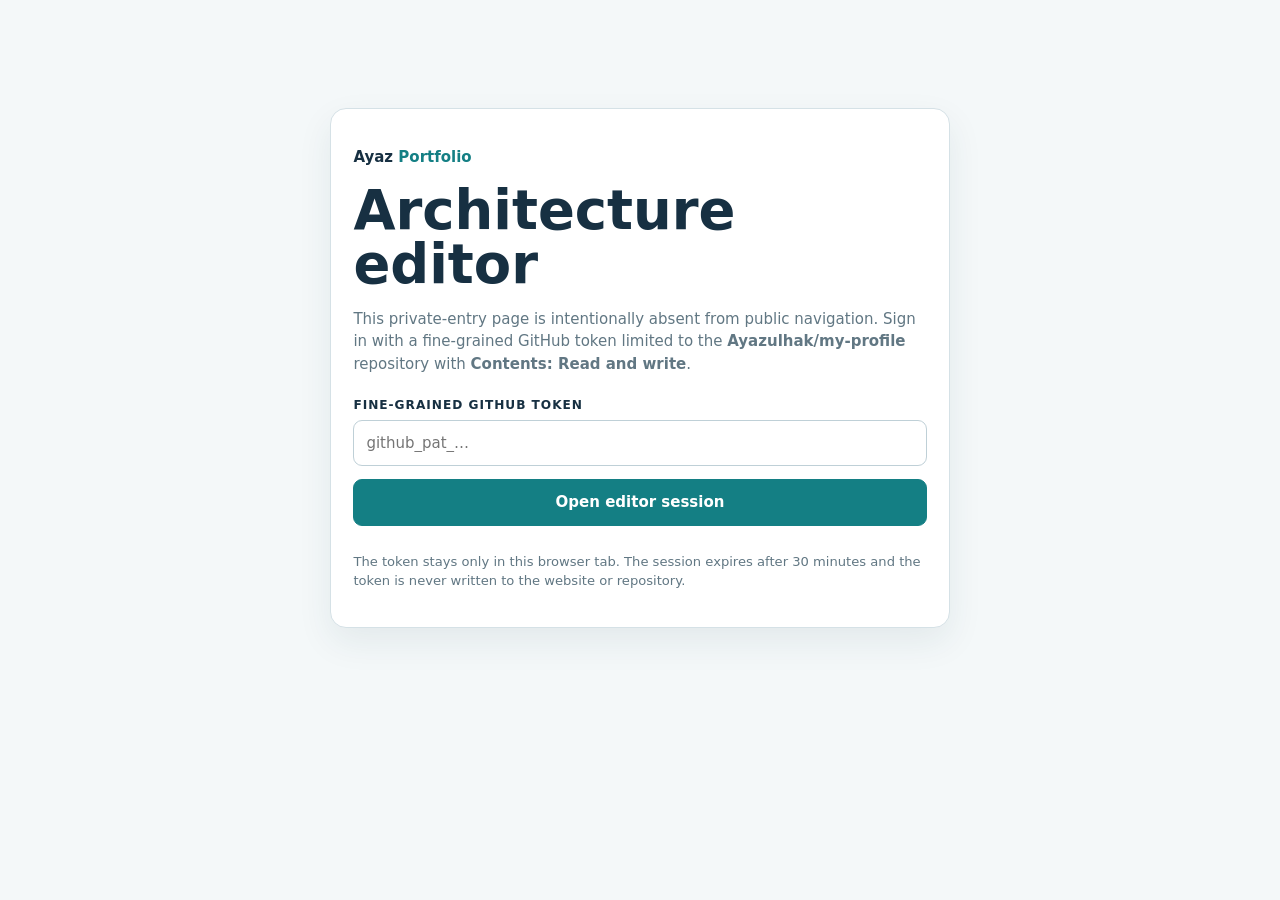
==== admin/index.html @ a0179ff6 "Add private-entry architecture editor Add an unlinked, noindex editor with a 30-minute token-backed " ====
<!doctype html>
<html lang="en">
<head>
  <meta charset="utf-8">
  <meta name="viewport" content="width=device-width,initial-scale=1">
  <meta name="robots" content="noindex,nofollow,noarchive">
  <title>Architecture Editor</title>
  <style>
    :root{--ink:#173042;--muted:#617783;--line:#d5e1e6;--paper:#fff;--bg:#f4f8f9;--accent:#147f84}*{box-sizing:border-box}body{margin:0;background:var(--bg);color:var(--ink);font:15px/1.5 Inter,system-ui,-apple-system,"Segoe UI",sans-serif}button,input,select,textarea{font:inherit}.shell{width:min(1180px,calc(100% - 30px));margin:2rem auto}.panel{background:#fff;border:1px solid var(--line);border-radius:16px;box-shadow:0 14px 35px rgba(28,62,76,.08);padding:1.4rem}.brand{font-weight:900}.brand b{color:var(--accent)}h1{margin:.25rem 0;font-size:clamp(2rem,5vw,3.4rem);line-height:1}.muted,.status{color:var(--muted)}.login{max-width:620px;margin:12vh auto}.login-form{display:grid;gap:.8rem;margin-top:1.3rem}.field{display:grid;gap:.35rem}.field label{font-size:.76rem;font-weight:900;letter-spacing:.08em;text-transform:uppercase}.field input,.field select,.field textarea{width:100%;border:1px solid #bfd0d7;border-radius:9px;background:#fff;padding:.68rem .75rem;color:var(--ink)}.field textarea{min-height:160px;font-family:ui-monospace,SFMono-Regular,Consolas,monospace;font-size:.82rem;resize:vertical}.button{border:1px solid var(--accent);border-radius:9px;background:var(--accent);color:#fff;padding:.7rem 1rem;font-weight:850;cursor:pointer}.button.secondary{background:#fff;color:var(--ink);border-color:#bdcfd7}.button:disabled{opacity:.55;cursor:not-allowed}.notice{padding:.8rem 1rem;border-radius:10px;background:#e9f4f4;color:#21585c}.error{background:#fff0f0;color:#9f1d1d}.workspace{display:none}.workspace.active{display:block}.topbar{display:flex;justify-content:space-between;gap:1rem;align-items:center;margin-bottom:1rem}.session{font-size:.8rem;color:var(--muted)}.editor{display:grid;grid-template-columns:320px 1fr;gap:1rem}.project-list{display:grid;gap:.7rem;align-content:start}.form-grid{display:grid;grid-template-columns:1fr 170px;gap:.8rem}.wide{grid-column:1/-1}.actions{display:flex;flex-wrap:wrap;gap:.7rem;margin-top:1rem}.preview{margin-top:1rem;padding:1rem;border:1px solid var(--line);border-radius:12px;background:linear-gradient(135deg,#fff,#eef6f7)}.preview h2{margin:.1rem 0}.preview-flow{display:flex;flex-wrap:wrap;gap:.45rem;margin-top:.8rem}.chip{padding:.4rem .55rem;border-radius:8px;background:#fff;border:1px solid var(--line);font-size:.78rem}.arrow{color:var(--accent);font-weight:900}.help{font-size:.82rem;color:var(--muted)}@media(max-width:780px){.editor{grid-template-columns:1fr}.form-grid{grid-template-columns:1fr}.wide{grid-column:auto}.topbar{display:block}.session{margin-top:.45rem}}
  </style>
</head>
<body>
  <main class="shell">
    <section class="panel login" data-login>
      <p class="brand">Ayaz <b>Portfolio</b></p><h1>Architecture editor</h1>
      <p class="muted">This private-entry page is intentionally absent from public navigation. Sign in with a fine-grained GitHub token limited to the <strong>Ayazulhak/my-profile</strong> repository with <strong>Contents: Read and write</strong>.</p>
      <form class="login-form" data-login-form>
        <div class="field"><label for="token">Fine-grained GitHub token</label><input id="token" type="password" autocomplete="off" required placeholder="github_pat_…"></div>
        <button class="button" type="submit">Open editor session</button>
        <p class="help">The token stays only in this browser tab. The session expires after 30 minutes and the token is never written to the website or repository.</p>
        <p class="notice error" data-login-error hidden></p>
      </form>
    </section>

    <section class="workspace" data-workspace>
      <div class="topbar"><div><p class="brand">Ayaz <b>Portfolio</b></p><h1>Architecture editor</h1></div><p class="session" data-session-status></p></div>
      <div class="editor">
        <aside class="panel project-list">
          <div class="field"><label for="find-project">Find project</label><input id="find-project" type="search" placeholder="Search title or component" data-project-search></div>
          <div class="field"><label for="project">Project</label><select id="project" size="14" data-project-select></select></div>
          <p class="help">Edits update the public architecture data through a GitHub commit. Confidential project names should remain excluded.</p>
        </aside>
        <section class="panel">
          <form data-editor-form>
            <div class="form-grid">
              <div class="field"><label for="title">Public project title</label><input id="title" data-title required></div>
              <div class="field"><label for="accent">Diagram color</label><input id="accent" type="color" data-accent></div>
              <div class="field wide"><label for="summary">Public-safe summary</label><textarea id="summary" data-summary></textarea></div>
              <div class="field wide"><label for="nodes">Nodes JSON</label><textarea id="nodes" data-nodes spellcheck="false"></textarea><span class="help">Format: ["id", "Visible label", x, y, "ui|service|worker|queue|data|external"]</span></div>
              <div class="field wide"><label for="edges">Connections JSON</label><textarea id="edges" data-edges spellcheck="false"></textarea><span class="help">Format: ["from-node-id", "to-node-id", "connection label"]</span></div>
            </div>
            <div class="preview" data-preview></div>
            <div class="actions"><button class="button secondary" type="button" data-preview-button>Validate & preview</button><button class="button" type="submit" data-save>Save and publish diagram</button></div>
            <p class="notice" data-editor-status hidden></p>
          </form>
        </section>
      </div>
    </section>
  </main>
  <script>
  (()=>{
    const OWNER='Ayazulhak',REPO='my-profile',PATH='architecture-data.json',TTL=30*60*1000,KEY='ayaz-portfolio-admin';
    const $=s=>document.querySelector(s),esc=value=>String(value).replace(/[&<>"']/g,ch=>({'&':'&amp;','<':'&lt;','>':'&gt;','"':'&quot;',"'":'&#39;'}[ch]));let projects=[],sha='',selected=0,session=null,clock=null;
    const utf8ToBase64=text=>btoa(String.fromCharCode(...new TextEncoder().encode(text)));
    const base64ToUtf8=text=>new TextDecoder().decode(Uint8Array.from(atob(text.replace(/\n/g,'')),c=>c.charCodeAt(0)));
    const api=(path,options={})=>fetch(`https://api.github.com/repos/${OWNER}/${REPO}/${path}`,{...options,headers:{Accept:'application/vnd.github+json','X-GitHub-Api-Version':'2022-11-28',Authorization:`Bearer ${session.token}`,...options.headers}});
    function setNotice(element,message,error=false){element.hidden=!message;element.textContent=message;element.classList.toggle('error',error)}
    function expire(){sessionStorage.removeItem(KEY);session=null;clearInterval(clock);$('[data-workspace]').classList.remove('active');$('[data-login]').style.display='block';setNotice($('[data-login-error]'),'The editor session expired. Sign in again.',true)}
    function updateClock(){if(!session||Date.now()>=session.expires)return expire();const mins=Math.max(1,Math.ceil((session.expires-Date.now())/60000));$('[data-session-status]').textContent=`Session expires in ${mins} minute${mins===1?'':'s'}`}
    function startSession(value){session=value;sessionStorage.setItem(KEY,JSON.stringify(value));$('[data-login]').style.display='none';$('[data-workspace]').classList.add('active');updateClock();clock=setInterval(updateClock,15000)}
    async function loadData(){const response=await api(`contents/${PATH}?ref=main`);if(!response.ok)throw new Error(response.status===401?'Token was rejected.':`GitHub returned ${response.status}.`);const payload=await response.json();sha=payload.sha;projects=JSON.parse(base64ToUtf8(payload.content));renderOptions();selectProject(0)}
    function matches(project,term){return `${project.title} ${project.summary} ${project.nodes.map(n=>n[1]).join(' ')}`.toLowerCase().includes(term)}
    function renderOptions(){const term=$('[data-project-search]').value.trim().toLowerCase();const select=$('[data-project-select]');select.innerHTML=projects.map((p,i)=>({p,i})).filter(x=>matches(x.p,term)).map(x=>`<option value="${x.i}">${String(x.i+1).padStart(2,'0')} · ${x.p.title}</option>`).join('');if(select.options.length)select.selectedIndex=0}
    function selectProject(index){selected=Number(index);const p=projects[selected];if(!p)return;$('[data-title]').value=p.title;$('[data-summary]').value=p.summary;$('[data-accent]').value=p.accent;$('[data-nodes]').value=JSON.stringify(p.nodes,null,2);$('[data-edges]').value=JSON.stringify(p.edges,null,2);renderPreview(p)}
    function readForm(){const nodes=JSON.parse($('[data-nodes]').value),edges=JSON.parse($('[data-edges]').value);if(!Array.isArray(nodes)||!nodes.length)throw new Error('Add at least one node.');if(!Array.isArray(edges)||!edges.length)throw new Error('Add at least one connection.');const ids=new Set(nodes.map(n=>n[0]));edges.forEach(e=>{if(!ids.has(e[0])||!ids.has(e[1]))throw new Error(`Connection ${e[0]} → ${e[1]} refers to a missing node.`)});return{...projects[selected],title:$('[data-title]').value.trim(),summary:$('[data-summary]').value.trim(),accent:$('[data-accent]').value,nodes,edges}}
    function renderPreview(p){$('[data-preview]').innerHTML=`<h2 style="color:${esc(p.accent)}">${esc(p.title)}</h2><p>${esc(p.summary)}</p><div class="preview-flow">${p.edges.slice(0,10).map(e=>`<span class="chip">${esc(p.nodes.find(n=>n[0]===e[0])?.[1]||e[0])}</span><span class="arrow">→</span><span class="chip">${esc(p.nodes.find(n=>n[0]===e[1])?.[1]||e[1])}</span>`).join('')}</div>`}
    $('[data-login-form]').addEventListener('submit',async event=>{event.preventDefault();setNotice($('[data-login-error]'),'');const token=$('#token').value.trim();const value={token,expires:Date.now()+TTL};startSession(value);try{await loadData();$('#token').value=''}catch(error){expire();setNotice($('[data-login-error]'),error.message,true)}});
    $('[data-project-search]').addEventListener('input',()=>{renderOptions();const option=$('[data-project-select]').options[0];if(option)selectProject(option.value)});
    $('[data-project-select]').addEventListener('change',event=>selectProject(event.target.value));
    $('[data-preview-button]').addEventListener('click',()=>{try{const p=readForm();projects[selected]=p;renderPreview(p);setNotice($('[data-editor-status]'),'Diagram data is valid. Preview updated.')}catch(error){setNotice($('[data-editor-status]'),error.message,true)}});
    $('[data-editor-form]').addEventListener('submit',async event=>{event.preventDefault();const status=$('[data-editor-status]'),button=$('[data-save]');try{projects[selected]=readForm();button.disabled=true;setNotice(status,'Saving through GitHub…');const body={message:`Update ${projects[selected].title} architecture`,content:utf8ToBase64(JSON.stringify(projects,null,2)+'\n'),sha,branch:'main'};const response=await api(`contents/${PATH}`,{method:'PUT',headers:{'Content-Type':'application/json'},body:JSON.stringify(body)});if(!response.ok){const data=await response.json().catch(()=>({}));throw new Error(data.message||`GitHub returned ${response.status}.`)}const result=await response.json();sha=result.content.sha;setNotice(status,'Saved. GitHub Pages will publish the diagram automatically.')}catch(error){setNotice(status,error.message,true)}finally{button.disabled=false}});
    try{const saved=JSON.parse(sessionStorage.getItem(KEY)||'null');if(saved&&saved.token&&saved.expires>Date.now()){startSession(saved);loadData().catch(expire)}}catch{sessionStorage.removeItem(KEY)}
  })();
  </script>
</body>
</html>
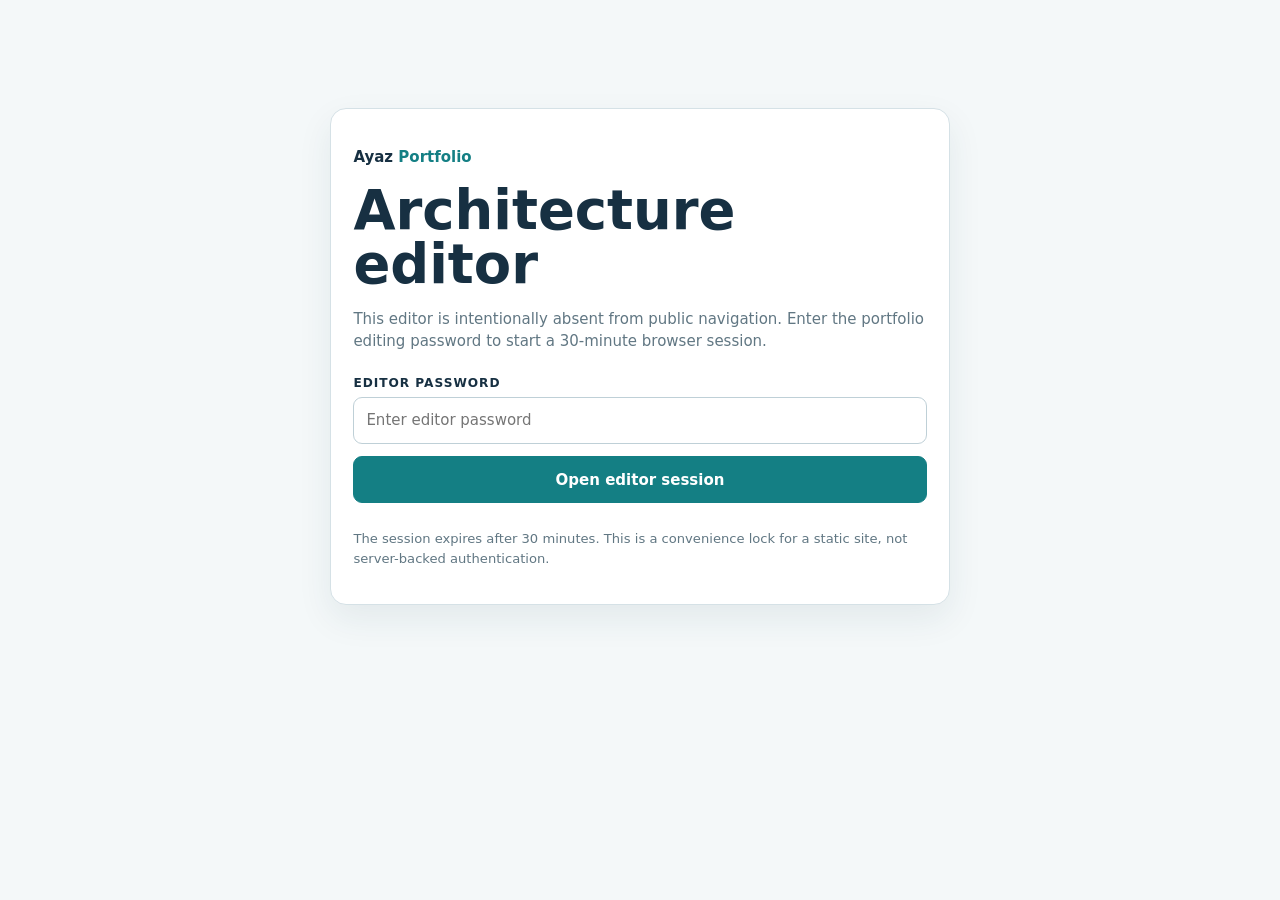
==== commit d206c62c: "Add password-only architecture editor Uses a 30-minute password session, same-browser diagram drafts" ====
--- a/admin/index.html
+++ b/admin/index.html
@@ -13,11 +13,11 @@
   <main class="shell">
     <section class="panel login" data-login>
       <p class="brand">Ayaz <b>Portfolio</b></p><h1>Architecture editor</h1>
-      <p class="muted">This private-entry page is intentionally absent from public navigation. Sign in with a fine-grained GitHub token limited to the <strong>Ayazulhak/my-profile</strong> repository with <strong>Contents: Read and write</strong>.</p>
+      <p class="muted">This editor is intentionally absent from public navigation. Enter the portfolio editing password to start a 30-minute browser session.</p>
       <form class="login-form" data-login-form>
-        <div class="field"><label for="token">Fine-grained GitHub token</label><input id="token" type="password" autocomplete="off" required placeholder="github_pat_…"></div>
+        <div class="field"><label for="password">Editor password</label><input id="password" type="password" autocomplete="current-password" required placeholder="Enter editor password"></div>
         <button class="button" type="submit">Open editor session</button>
-        <p class="help">The token stays only in this browser tab. The session expires after 30 minutes and the token is never written to the website or repository.</p>
+        <p class="help">The session expires after 30 minutes. This is a convenience lock for a static site, not server-backed authentication.</p>
         <p class="notice error" data-login-error hidden></p>
       </form>
     </section>
@@ -28,7 +28,7 @@
         <aside class="panel project-list">
           <div class="field"><label for="find-project">Find project</label><input id="find-project" type="search" placeholder="Search title or component" data-project-search></div>
           <div class="field"><label for="project">Project</label><select id="project" size="14" data-project-select></select></div>
-          <p class="help">Edits update the public architecture data through a GitHub commit. Confidential project names should remain excluded.</p>
+          <p class="help">Edits are previewed and saved in this browser first. Confidential project names should remain excluded.</p>
         </aside>
         <section class="panel">
           <form data-editor-form>
@@ -40,7 +40,7 @@
               <div class="field wide"><label for="edges">Connections JSON</label><textarea id="edges" data-edges spellcheck="false"></textarea><span class="help">Format: ["from-node-id", "to-node-id", "connection label"]</span></div>
             </div>
             <div class="preview" data-preview></div>
-            <div class="actions"><button class="button secondary" type="button" data-preview-button>Validate & preview</button><button class="button" type="submit" data-save>Save and publish diagram</button></div>
+            <div class="actions"><button class="button secondary" type="button" data-preview-button>Validate & preview</button><button class="button" type="submit" data-save>Save browser draft</button><button class="button secondary" type="button" data-download>Download architecture-data.json</button><button class="button secondary" type="button" data-reset>Discard browser draft</button></div>
             <p class="notice" data-editor-status hidden></p>
           </form>
         </section>
@@ -49,27 +49,26 @@
   </main>
   <script>
   (()=>{
-    const OWNER='Ayazulhak',REPO='my-profile',PATH='architecture-data.json',TTL=30*60*1000,KEY='ayaz-portfolio-admin';
-    const $=s=>document.querySelector(s),esc=value=>String(value).replace(/[&<>"']/g,ch=>({'&':'&amp;','<':'&lt;','>':'&gt;','"':'&quot;',"'":'&#39;'}[ch]));let projects=[],sha='',selected=0,session=null,clock=null;
-    const utf8ToBase64=text=>btoa(String.fromCharCode(...new TextEncoder().encode(text)));
-    const base64ToUtf8=text=>new TextDecoder().decode(Uint8Array.from(atob(text.replace(/\n/g,'')),c=>c.charCodeAt(0)));
-    const api=(path,options={})=>fetch(`https://api.github.com/repos/${OWNER}/${REPO}/${path}`,{...options,headers:{Accept:'application/vnd.github+json','X-GitHub-Api-Version':'2022-11-28',Authorization:`Bearer ${session.token}`,...options.headers}});
+    const DATA_PATH='../architecture-data.json',TTL=30*60*1000,SESSION_KEY='ayaz-portfolio-admin',DRAFT_KEY='ayaz-architecture-draft',PASSWORD='Architecture2026';
+    const $=s=>document.querySelector(s),esc=value=>String(value).replace(/[&<>"']/g,ch=>({'&':'&amp;','<':'&lt;','>':'&gt;','"':'&quot;',"'":'&#39;'}[ch]));let projects=[],selected=0,session=null,clock=null;
     function setNotice(element,message,error=false){element.hidden=!message;element.textContent=message;element.classList.toggle('error',error)}
-    function expire(){sessionStorage.removeItem(KEY);session=null;clearInterval(clock);$('[data-workspace]').classList.remove('active');$('[data-login]').style.display='block';setNotice($('[data-login-error]'),'The editor session expired. Sign in again.',true)}
+    function expire(){sessionStorage.removeItem(SESSION_KEY);session=null;clearInterval(clock);$('[data-workspace]').classList.remove('active');$('[data-login]').style.display='block';setNotice($('[data-login-error]'),'The editor session expired. Enter the password again.',true)}
     function updateClock(){if(!session||Date.now()>=session.expires)return expire();const mins=Math.max(1,Math.ceil((session.expires-Date.now())/60000));$('[data-session-status]').textContent=`Session expires in ${mins} minute${mins===1?'':'s'}`}
-    function startSession(value){session=value;sessionStorage.setItem(KEY,JSON.stringify(value));$('[data-login]').style.display='none';$('[data-workspace]').classList.add('active');updateClock();clock=setInterval(updateClock,15000)}
-    async function loadData(){const response=await api(`contents/${PATH}?ref=main`);if(!response.ok)throw new Error(response.status===401?'Token was rejected.':`GitHub returned ${response.status}.`);const payload=await response.json();sha=payload.sha;projects=JSON.parse(base64ToUtf8(payload.content));renderOptions();selectProject(0)}
+    function startSession(value){session=value;sessionStorage.setItem(SESSION_KEY,JSON.stringify(value));$('[data-login]').style.display='none';$('[data-workspace]').classList.add('active');updateClock();clock=setInterval(updateClock,15000)}
+    async function loadData(){const draft=localStorage.getItem(DRAFT_KEY);if(draft){projects=JSON.parse(draft)}else{const response=await fetch(DATA_PATH,{cache:'no-store'});if(!response.ok)throw new Error(`Architecture data returned ${response.status}.`);projects=await response.json()}renderOptions();selectProject(0)}
     function matches(project,term){return `${project.title} ${project.summary} ${project.nodes.map(n=>n[1]).join(' ')}`.toLowerCase().includes(term)}
     function renderOptions(){const term=$('[data-project-search]').value.trim().toLowerCase();const select=$('[data-project-select]');select.innerHTML=projects.map((p,i)=>({p,i})).filter(x=>matches(x.p,term)).map(x=>`<option value="${x.i}">${String(x.i+1).padStart(2,'0')} · ${x.p.title}</option>`).join('');if(select.options.length)select.selectedIndex=0}
     function selectProject(index){selected=Number(index);const p=projects[selected];if(!p)return;$('[data-title]').value=p.title;$('[data-summary]').value=p.summary;$('[data-accent]').value=p.accent;$('[data-nodes]').value=JSON.stringify(p.nodes,null,2);$('[data-edges]').value=JSON.stringify(p.edges,null,2);renderPreview(p)}
     function readForm(){const nodes=JSON.parse($('[data-nodes]').value),edges=JSON.parse($('[data-edges]').value);if(!Array.isArray(nodes)||!nodes.length)throw new Error('Add at least one node.');if(!Array.isArray(edges)||!edges.length)throw new Error('Add at least one connection.');const ids=new Set(nodes.map(n=>n[0]));edges.forEach(e=>{if(!ids.has(e[0])||!ids.has(e[1]))throw new Error(`Connection ${e[0]} → ${e[1]} refers to a missing node.`)});return{...projects[selected],title:$('[data-title]').value.trim(),summary:$('[data-summary]').value.trim(),accent:$('[data-accent]').value,nodes,edges}}
     function renderPreview(p){$('[data-preview]').innerHTML=`<h2 style="color:${esc(p.accent)}">${esc(p.title)}</h2><p>${esc(p.summary)}</p><div class="preview-flow">${p.edges.slice(0,10).map(e=>`<span class="chip">${esc(p.nodes.find(n=>n[0]===e[0])?.[1]||e[0])}</span><span class="arrow">→</span><span class="chip">${esc(p.nodes.find(n=>n[0]===e[1])?.[1]||e[1])}</span>`).join('')}</div>`}
-    $('[data-login-form]').addEventListener('submit',async event=>{event.preventDefault();setNotice($('[data-login-error]'),'');const token=$('#token').value.trim();const value={token,expires:Date.now()+TTL};startSession(value);try{await loadData();$('#token').value=''}catch(error){expire();setNotice($('[data-login-error]'),error.message,true)}});
+    $('[data-login-form]').addEventListener('submit',async event=>{event.preventDefault();setNotice($('[data-login-error]'),'');const password=$('#password').value;if(password!==PASSWORD){setNotice($('[data-login-error]'),'Incorrect password.',true);return}startSession({expires:Date.now()+TTL});try{await loadData();$('#password').value=''}catch(error){expire();setNotice($('[data-login-error]'),error.message,true)}});
     $('[data-project-search]').addEventListener('input',()=>{renderOptions();const option=$('[data-project-select]').options[0];if(option)selectProject(option.value)});
     $('[data-project-select]').addEventListener('change',event=>selectProject(event.target.value));
     $('[data-preview-button]').addEventListener('click',()=>{try{const p=readForm();projects[selected]=p;renderPreview(p);setNotice($('[data-editor-status]'),'Diagram data is valid. Preview updated.')}catch(error){setNotice($('[data-editor-status]'),error.message,true)}});
-    $('[data-editor-form]').addEventListener('submit',async event=>{event.preventDefault();const status=$('[data-editor-status]'),button=$('[data-save]');try{projects[selected]=readForm();button.disabled=true;setNotice(status,'Saving through GitHub…');const body={message:`Update ${projects[selected].title} architecture`,content:utf8ToBase64(JSON.stringify(projects,null,2)+'\n'),sha,branch:'main'};const response=await api(`contents/${PATH}`,{method:'PUT',headers:{'Content-Type':'application/json'},body:JSON.stringify(body)});if(!response.ok){const data=await response.json().catch(()=>({}));throw new Error(data.message||`GitHub returned ${response.status}.`)}const result=await response.json();sha=result.content.sha;setNotice(status,'Saved. GitHub Pages will publish the diagram automatically.')}catch(error){setNotice(status,error.message,true)}finally{button.disabled=false}});
-    try{const saved=JSON.parse(sessionStorage.getItem(KEY)||'null');if(saved&&saved.token&&saved.expires>Date.now()){startSession(saved);loadData().catch(expire)}}catch{sessionStorage.removeItem(KEY)}
+    $('[data-editor-form]').addEventListener('submit',event=>{event.preventDefault();const status=$('[data-editor-status]');try{projects[selected]=readForm();localStorage.setItem(DRAFT_KEY,JSON.stringify(projects));renderOptions();selectProject(selected);setNotice(status,'Browser draft saved. The Architecture page on this browser will use it. Download the JSON when you are ready to publish it.')}catch(error){setNotice(status,error.message,true)}});
+    $('[data-download]').addEventListener('click',()=>{try{projects[selected]=readForm();localStorage.setItem(DRAFT_KEY,JSON.stringify(projects));const blob=new Blob([JSON.stringify(projects,null,2)+'\n'],{type:'application/json'}),link=document.createElement('a');link.href=URL.createObjectURL(blob);link.download='architecture-data.json';link.click();setTimeout(()=>URL.revokeObjectURL(link.href),1000);setNotice($('[data-editor-status]'),'Downloaded architecture-data.json. Upload that file when you want the draft to become public.')}catch(error){setNotice($('[data-editor-status]'),error.message,true)}});
+    $('[data-reset]').addEventListener('click',async()=>{localStorage.removeItem(DRAFT_KEY);await loadData();setNotice($('[data-editor-status]'),'Browser draft discarded. Reloaded the published architecture data.')});
+    try{const saved=JSON.parse(sessionStorage.getItem(SESSION_KEY)||'null');if(saved&&saved.expires>Date.now()){startSession(saved);loadData().catch(expire)}}catch{sessionStorage.removeItem(SESSION_KEY)}
   })();
   </script>
 </body>
